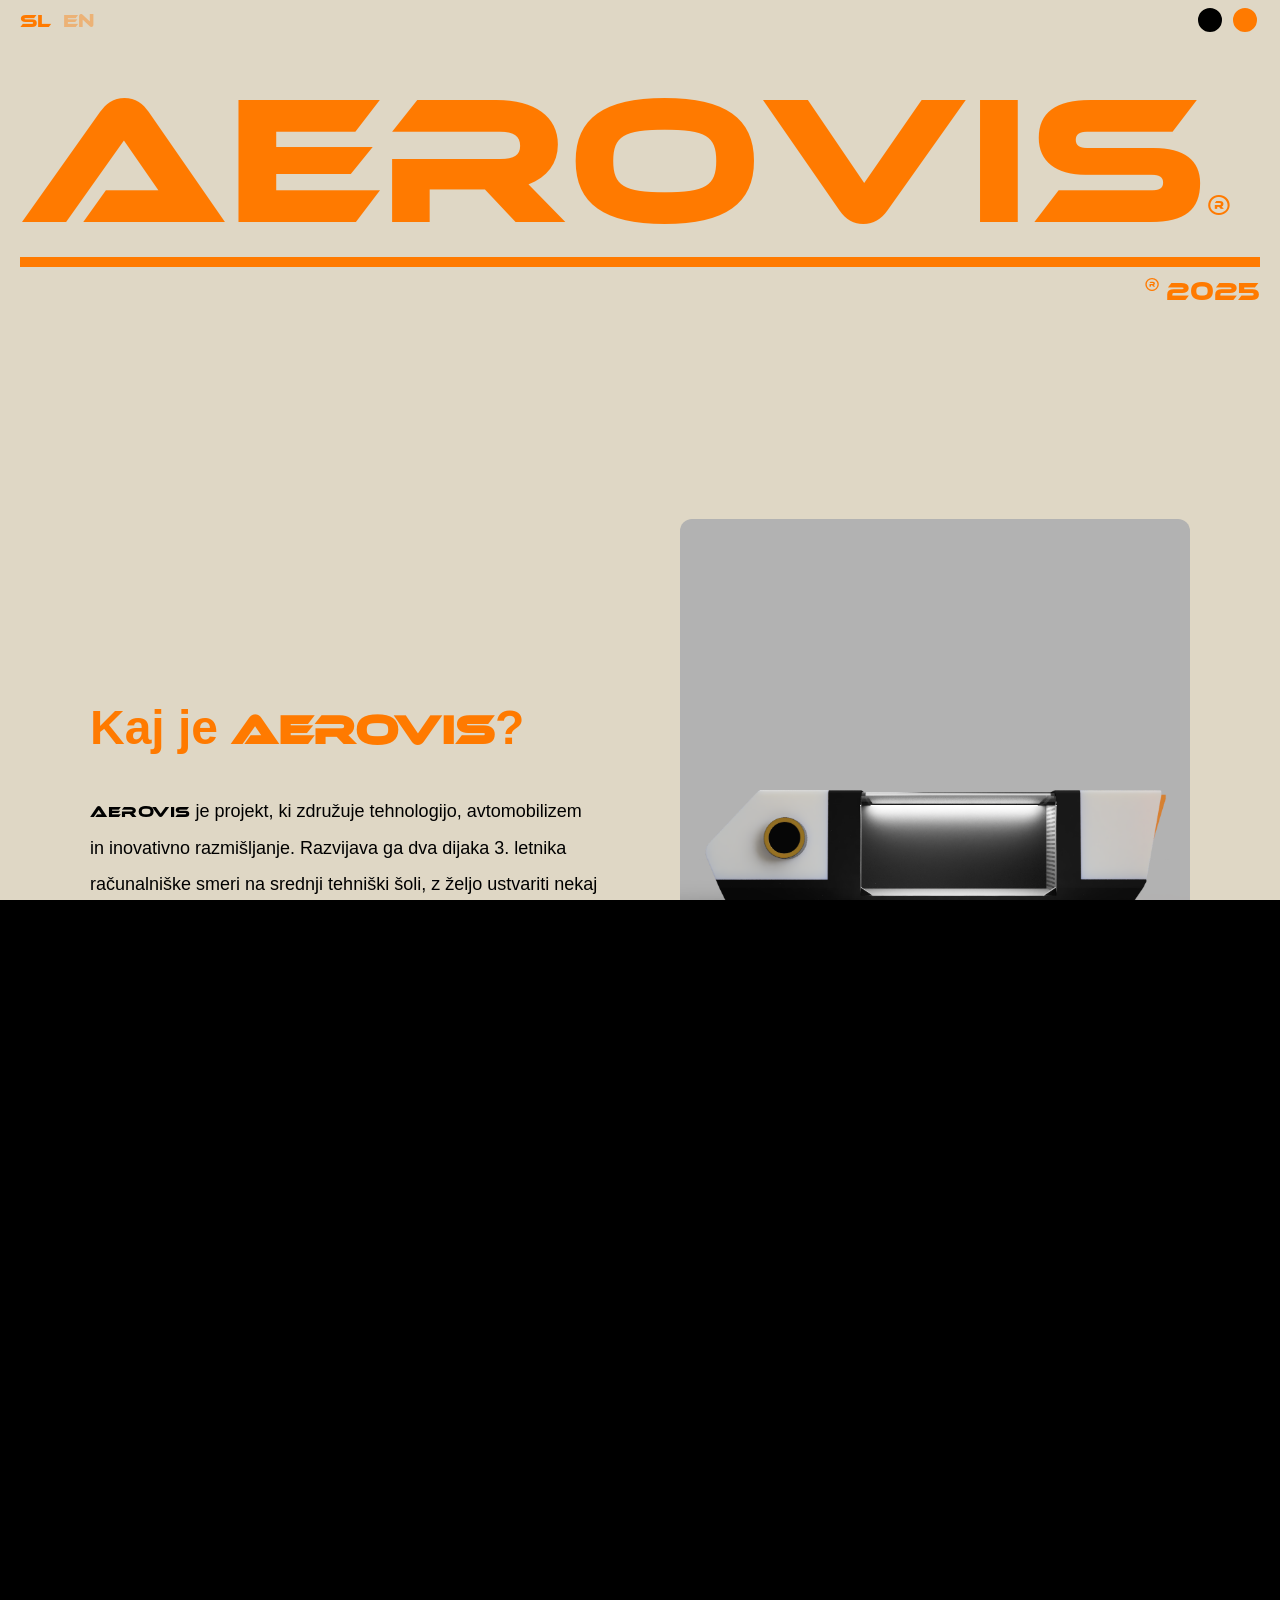
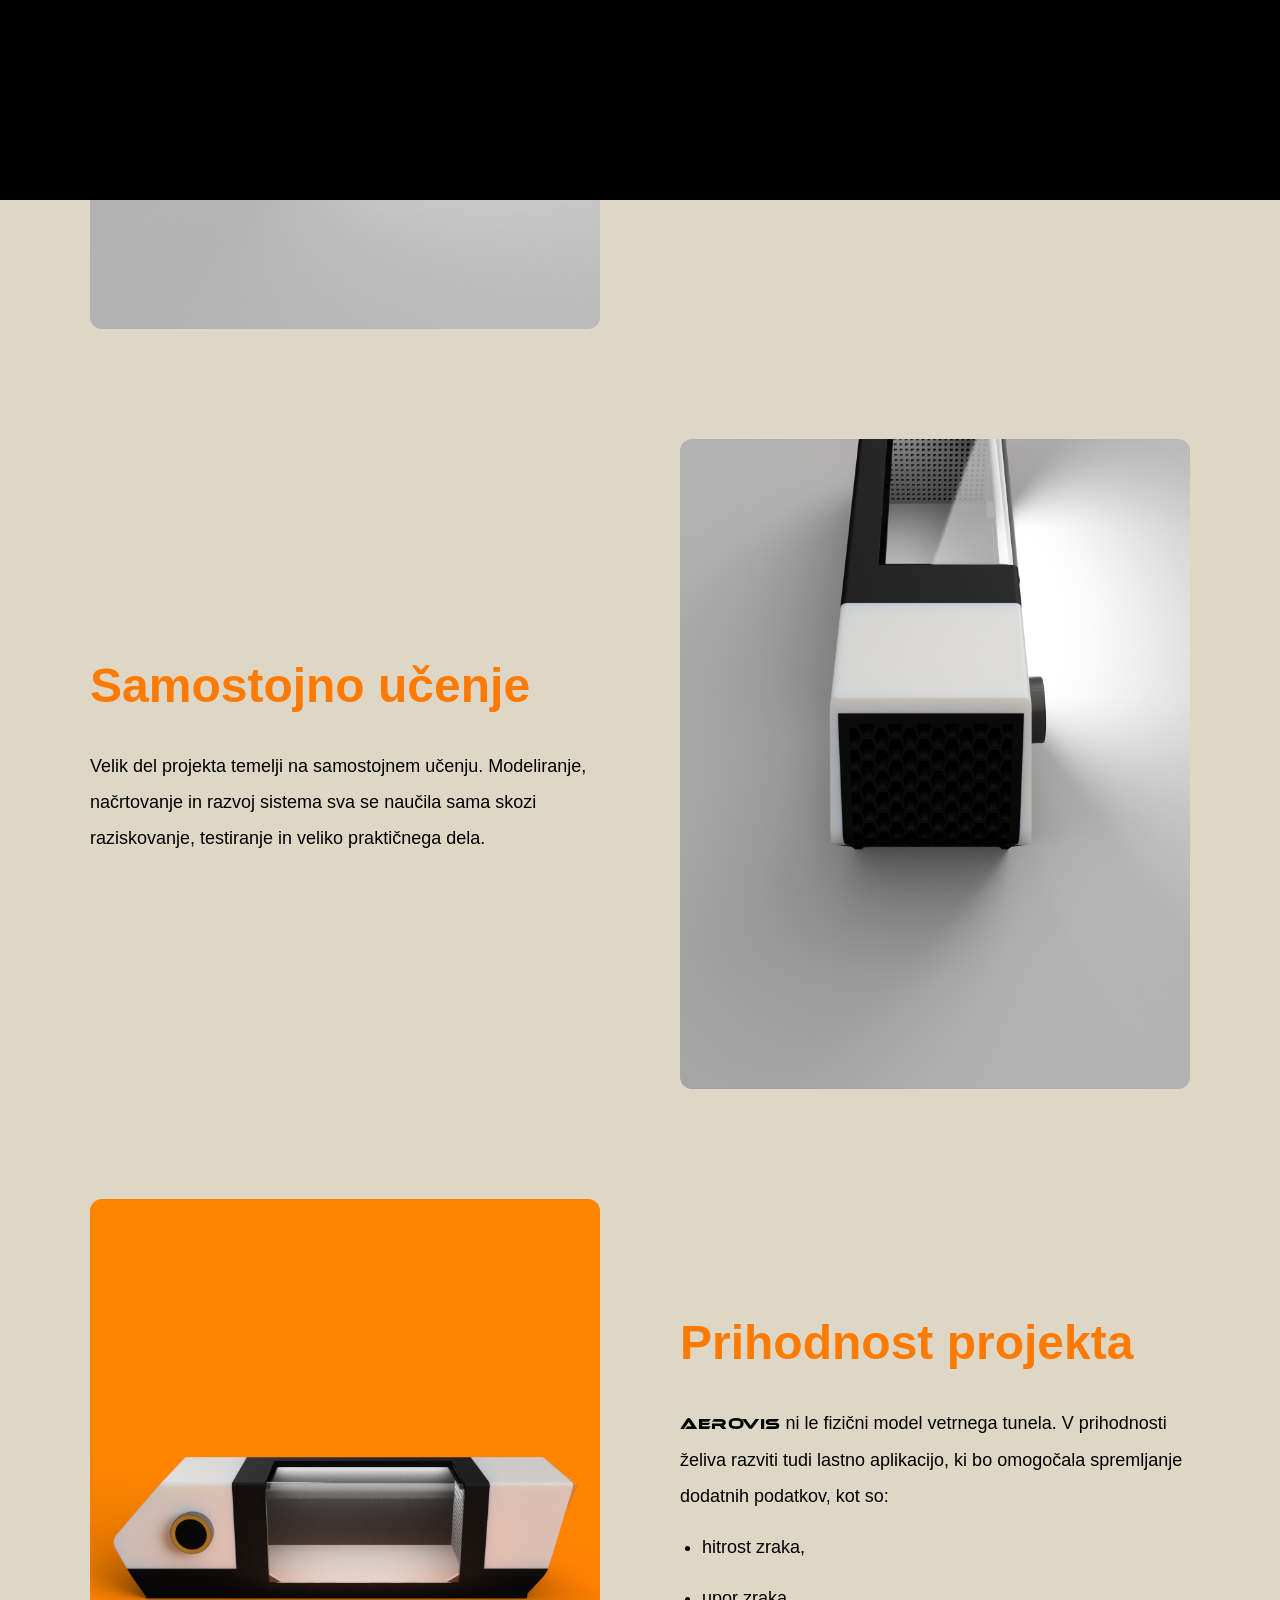
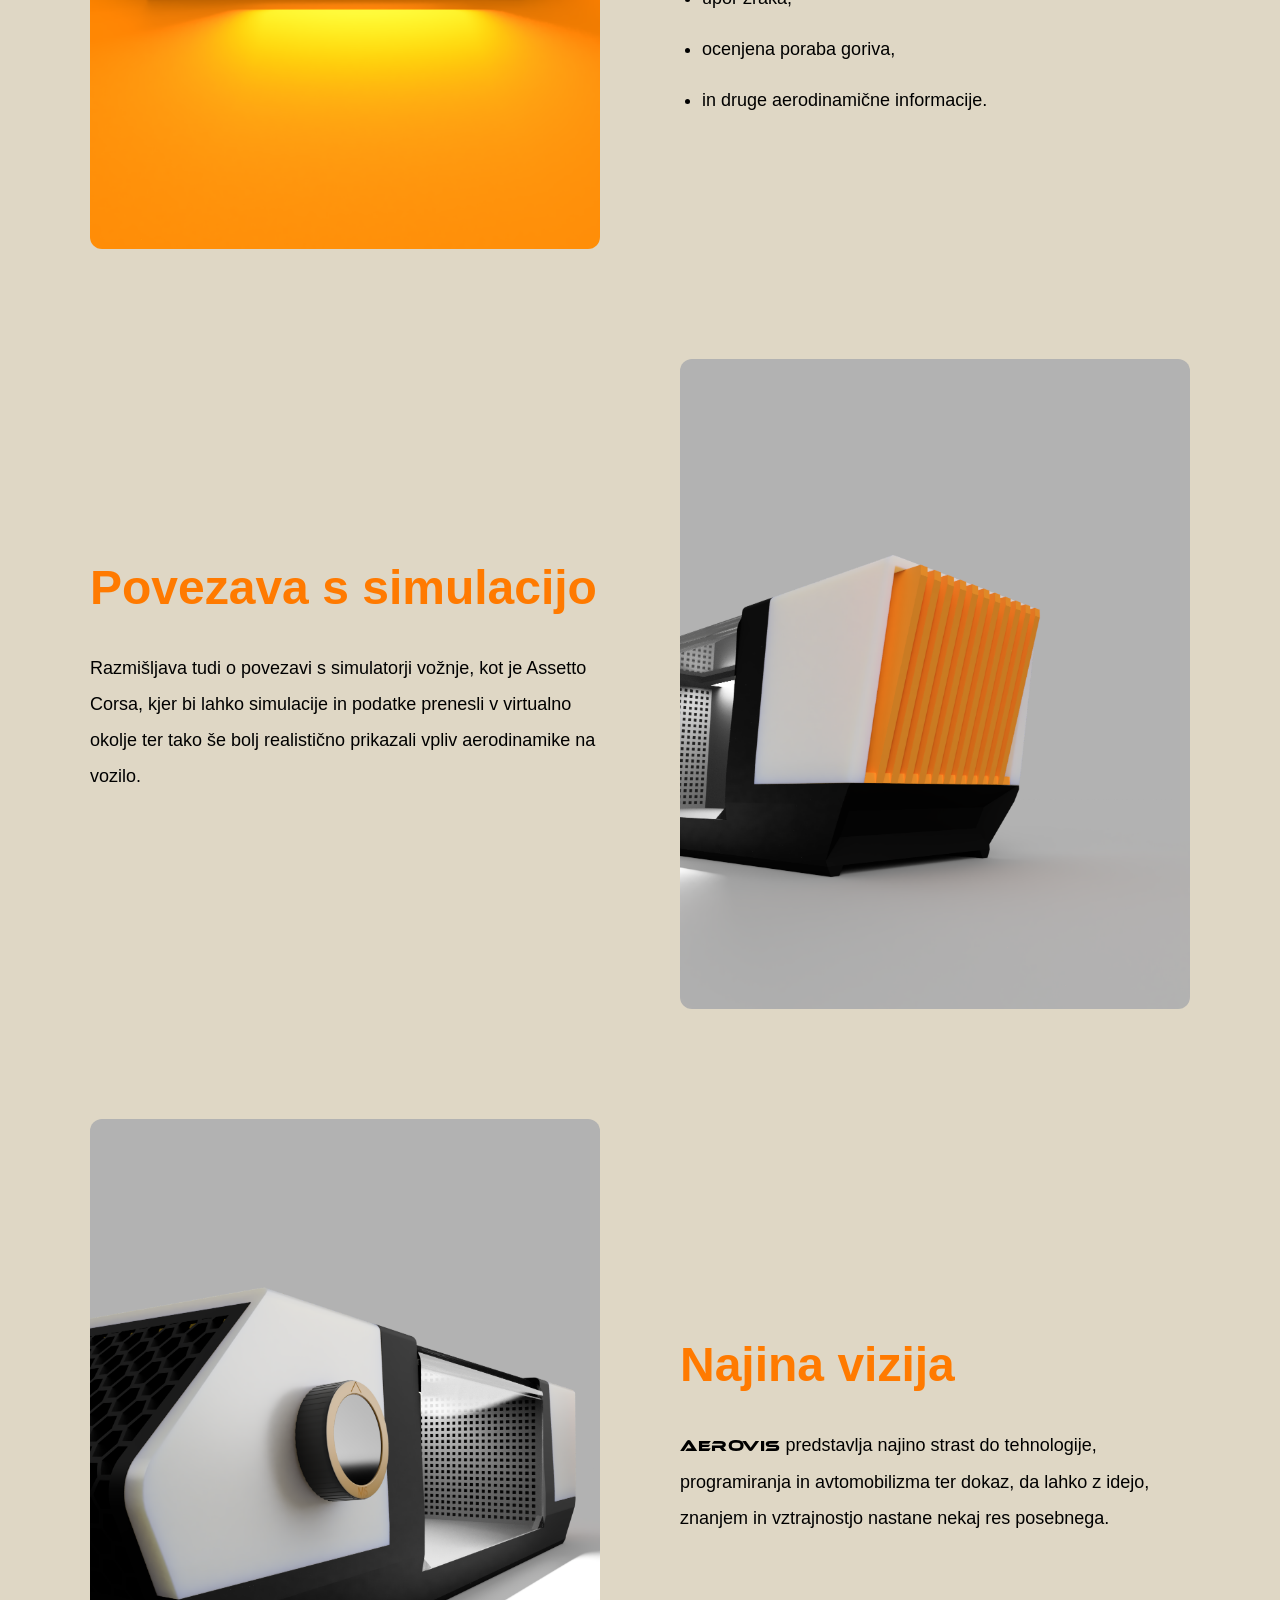
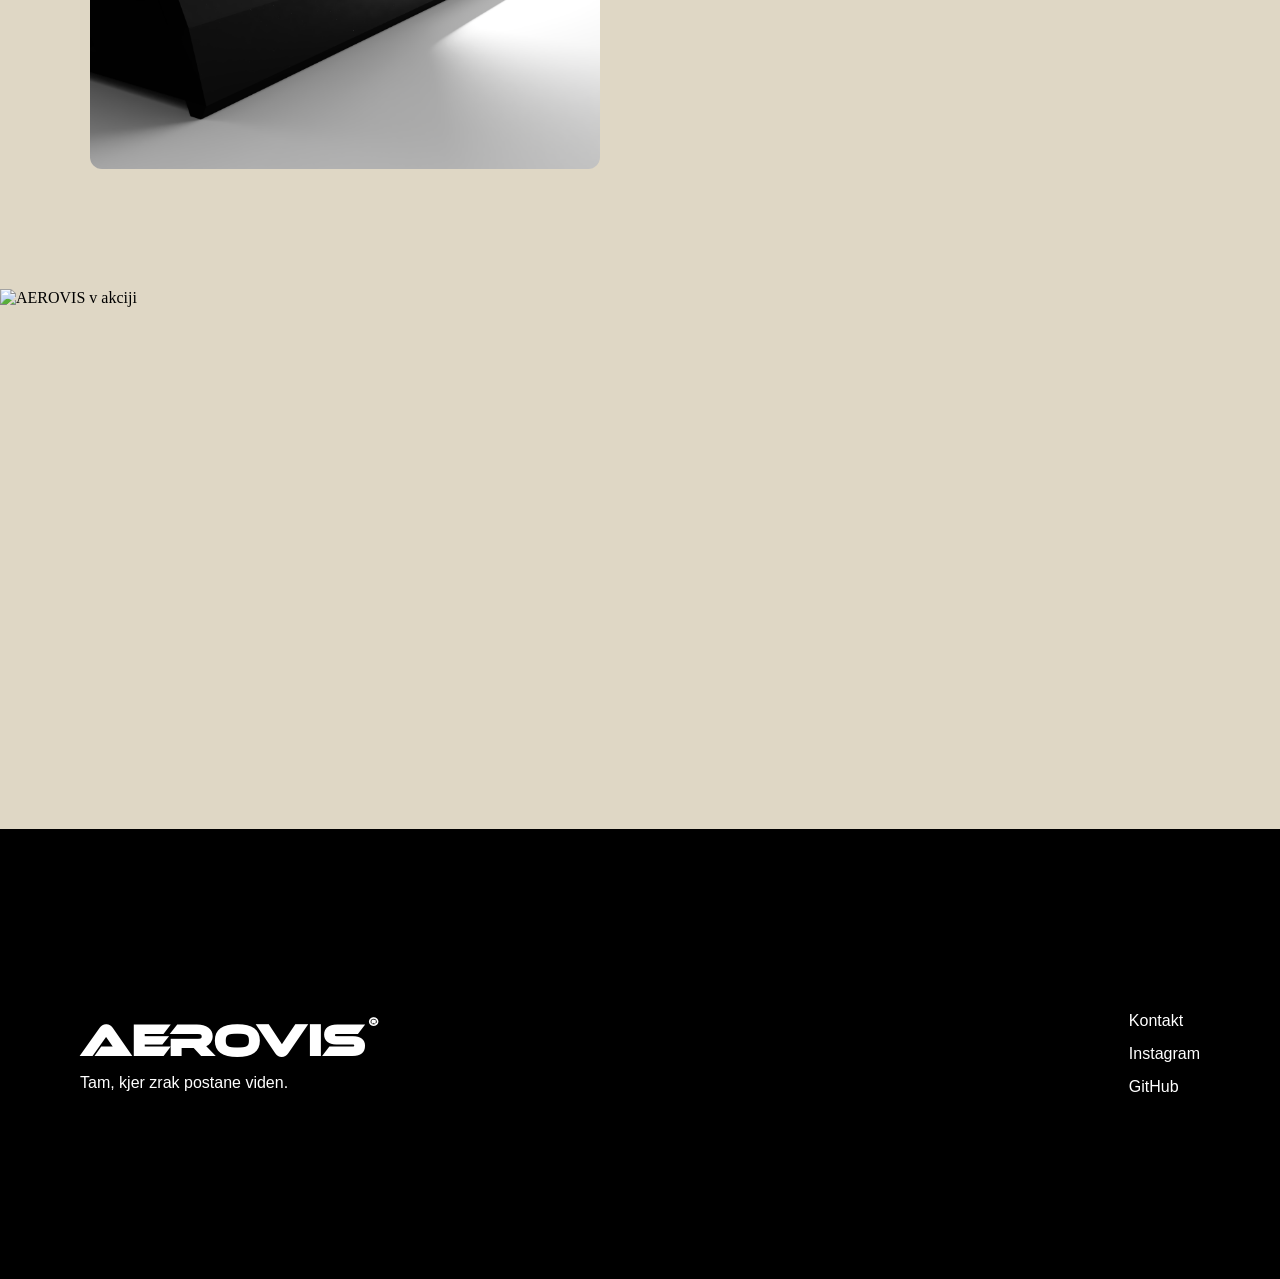
==== index.html @ f474e4be "fih" ====
<!DOCTYPE html>
<html lang="en">
<head>
  <meta charset="UTF-8">
  <meta name="viewport" content="width=device-width, initial-scale=1.0">
  <title>AeroVis</title>
  <link rel="icon" href="SLIKE/avis-icon-nobg.png">
  <link rel="stylesheet" href="style.css">
</head>
<body class="lang-sl">

<div id="preloader">
  <div class="stack">
    <div class="card"><img src="SLIKE/1.png"></div>
    <div class="card"><img src="SLIKE/2.png"></div>
    <div class="card"><img src="SLIKE/3.png"></div>
    <div class="card"><img src="SLIKE/4.png"></div>
    <div class="card"><img src="SLIKE/5.png"></div>
    <div class="card"><img src="SLIKE/6.png"></div>
    <div class="card"><img src="SLIKE/7.png"></div>
  </div>
  <div class="preloader-text">
    <div class="text-inner">
      <span class="letter">A</span>
      <span class="letter">E</span>
      <span class="letter">R</span>
      <span class="letter">O</span>
      <span class="letter">V</span>
      <span class="letter">I</span>
      <span class="letter">S</span>
      <span class="logo-circle">®</span>
    </div>
  </div>
</div>

<div id="theme-wipe"></div>
<div id="white-reveal"></div>

<div class="corner-labels">
  <div class="corner-sl"><span>SL</span></div>
  <div class="corner-en"><span>EN</span></div>
</div>

<div class="lang-switch" id="langSwitch">
  <span class="lang-btn active" id="langSL">SL</span>
  <span class="lang-btn" id="langEN">EN</span>
</div>

<div class="corner-dots" id="cornerDots">
  <div class="dot dot-black" id="dotBlack"></div>
  <div class="dot dot-orange" id="dotOrange"></div>
</div>

<div class="hero-wrap">
  <div class="hero-logo">
    <span>A</span>
    <span>E</span>
    <span>R</span>
    <span>O</span>
    <span>V</span>
    <span>I</span>
    <span>S</span>
    <span class="hero-r">®</span>
  </div>
</div>

<div class="hero-loading">
  <div class="hero-loading-fill"></div>
</div>

<div class="hero-sub">
  <span class="sub-r">®</span>
  <span class="sub-year">2025</span>
</div>

<div class="main-content"></div>

<div class="about-section">

  <div class="content-row">
    <div class="text-box reveal left">
      <div class="lang sl">
        <h2>Kaj je <span class="brand">AEROVIS</span>?</h2>
        <p><span class="brand">AEROVIS</span> je projekt, ki združuje tehnologijo, avtomobilizem in inovativno razmišljanje. Razvijava ga dva dijaka 3. letnika računalniške smeri na srednji tehniški šoli, z željo ustvariti nekaj drugačnega – namizni vetrni tunel za vizualizacijo aerodinamike avtomobilov.</p>
      </div>
      <div class="lang en">
        <h2>What is <span class="brand">AEROVIS</span>?</h2>
        <p><span class="brand">AEROVIS</span> is a project that combines technology, motorsport and innovative thinking. It is developed by two third-year computer science students at a technical high school, with the goal of creating something different – a desktop wind tunnel for visualizing the aerodynamics of cars.</p>
      </div>
    </div>
    <div class="image-box reveal left">
      <div class="hover-image">
        <img class="main-img"  src="SLIKE/1.png" loading="lazy" alt="AEROVIS">
        <img class="hover-img" src="SLIKE/2.png" loading="lazy" alt="AEROVIS">
      </div>
    </div>
  </div>

  <div class="content-row reverse">
    <div class="text-box reveal left">
      <div class="lang sl">
        <h2>Tehnologija</h2>
        <p>Celoten design in razvoj sva zasnovala sama. Pri projektu uporabljava M5Dial, ventilator s hitrostjo 3000 RPM ter DIY fog machine, ki omogoča prikaz gibanja zraka okoli avtomobilov. Na ta način lahko opazujemo aerodinamične lastnosti modelov in bolje razumemo vpliv pretoka zraka na vozilo.</p>
      </div>
      <div class="lang en">
        <h2>Technology</h2>
        <p>We designed and developed everything ourselves. The project uses an M5Dial, a fan running at 3000 RPM and a DIY fog machine that makes the movement of air around cars visible. This lets us observe the aerodynamic properties of models and better understand the effect of airflow on a vehicle.</p>
      </div>
    </div>
    <div class="image-box reveal left">
      <div class="hover-image">
        <img class="main-img"  src="SLIKE/3.png" loading="lazy" alt="AEROVIS">
        <img class="hover-img" src="SLIKE/4.png" loading="lazy" alt="AEROVIS">
      </div>
    </div>
  </div>

  <div class="content-row">
    <div class="text-box reveal left">
      <div class="lang sl">
        <h2>Samostojno učenje</h2>
        <p>Velik del projekta temelji na samostojnem učenju. Modeliranje, načrtovanje in razvoj sistema sva se naučila sama skozi raziskovanje, testiranje in veliko praktičnega dela.</p>
      </div>
      <div class="lang en">
        <h2>Self-taught development</h2>
        <p>A large part of the project is based on self-taught learning. We learned modeling, design and system development on our own through research, testing and a lot of hands-on work.</p>
      </div>
    </div>
    <div class="image-box reveal left">
      <div class="hover-image">
        <img class="main-img"  src="SLIKE/5.png" loading="lazy" alt="AEROVIS">
        <img class="hover-img" src="SLIKE/6.png" loading="lazy" alt="AEROVIS">
      </div>
    </div>
  </div>

  <div class="content-row reverse">
    <div class="text-box reveal left">
      <div class="lang sl">
        <h2>Prihodnost projekta</h2>
        <p><span class="brand">AEROVIS</span> ni le fizični model vetrnega tunela. V prihodnosti želiva razviti tudi lastno aplikacijo, ki bo omogočala spremljanje dodatnih podatkov, kot so:</p>
        <ul>
          <li>hitrost zraka,</li>
          <li>upor zraka,</li>
          <li>ocenjena poraba goriva,</li>
          <li>in druge aerodinamične informacije.</li>
        </ul>
      </div>
      <div class="lang en">
        <h2>The future of the project</h2>
        <p><span class="brand">AEROVIS</span> is not just a physical wind tunnel model. In the future we also want to build our own app that tracks additional data, such as:</p>
        <ul>
          <li>air speed,</li>
          <li>air drag,</li>
          <li>estimated fuel consumption,</li>
          <li>and other aerodynamic information.</li>
        </ul>
      </div>
    </div>
    <div class="image-box reveal left">
      <div class="hover-image">
        <img class="main-img"  src="SLIKE/7.png" loading="lazy" alt="AEROVIS">
        <img class="hover-img" src="SLIKE/8.png" loading="lazy" alt="AEROVIS">
      </div>
    </div>
  </div>

  <div class="content-row">
    <div class="text-box reveal left">
      <div class="lang sl">
        <h2>Povezava s simulacijo</h2>
        <p>Razmišljava tudi o povezavi s simulatorji vožnje, kot je Assetto Corsa, kjer bi lahko simulacije in podatke prenesli v virtualno okolje ter tako še bolj realistično prikazali vpliv aerodinamike na vozilo.</p>
      </div>
      <div class="lang en">
        <h2>Connection with simulation</h2>
        <p>We are also considering a link with driving simulators such as Assetto Corsa, where simulations and data could be transferred into a virtual environment to show the effect of aerodynamics on a vehicle even more realistically.</p>
      </div>
    </div>
    <div class="image-box reveal left">
      <div class="hover-image">
        <img class="main-img"  src="SLIKE/2.png" loading="lazy" alt="AEROVIS">
        <img class="hover-img" src="SLIKE/6.png" loading="lazy" alt="AEROVIS">
      </div>
    </div>
  </div>

  <div class="content-row reverse">
    <div class="text-box reveal left">
      <div class="lang sl">
        <h2>Najina vizija</h2>
        <p><span class="brand">AEROVIS</span> predstavlja najino strast do tehnologije, programiranja in avtomobilizma ter dokaz, da lahko z idejo, znanjem in vztrajnostjo nastane nekaj res posebnega.</p>
      </div>
      <div class="lang en">
        <h2>Our vision</h2>
        <p><span class="brand">AEROVIS</span> represents our passion for technology, programming and motorsport, and proof that with an idea, knowledge and persistence something truly special can be created.</p>
      </div>
    </div>
    <div class="image-box reveal left">
      <div class="hover-image">
        <img class="main-img"  src="SLIKE/4.png" loading="lazy" alt="AEROVIS">
        <img class="hover-img" src="SLIKE/8.png" loading="lazy" alt="AEROVIS">
      </div>
    </div>
  </div>

</div>

<div class="bottom-gif reveal left">
  <img src="SLIKE/aerovis.gif" loading="lazy" alt="AEROVIS v akciji">
</div>

<footer>
  <div class="footer-left">
    <h1><span class="brand">AEROVIS</span><span class="reg">®</span></h1>
    <p class="lang sl">Tam, kjer zrak postane viden.</p>
    <p class="lang en">Where air becomes visible.</p>
  </div>
  <div class="links">
    <a href="#" class="lang sl">Kontakt</a>
    <a href="#" class="lang en">Contact</a>
    <a href="#">Instagram</a>
    <a href="#">GitHub</a>
  </div>
</footer>

<script>
let isDark = false;
let isAnimating = false;

setTimeout(() => {
  document.getElementById('cornerDots').classList.add('interactive');
}, 5200);

function replayHero(color) {
  const spans   = document.querySelectorAll('.hero-logo span');
  const slSpan  = document.querySelector('.corner-sl span');
  const enSpan  = document.querySelector('.corner-en span');
  const subR    = document.querySelector('.sub-r');
  const subYear = document.querySelector('.sub-year');
  const fill    = document.querySelector('.hero-loading-fill');
  const bar     = document.querySelector('.hero-loading');
  const sl      = document.querySelector('.corner-sl');
  const en      = document.querySelector('.corner-en');

  document.querySelector('.hero-wrap').style.visibility     = 'visible';
  document.querySelector('.corner-labels').style.visibility = 'visible';
  document.querySelector('.hero-sub').style.visibility      = 'visible';

  sl.style.color = color;
  en.style.color = color;

  const delays = [0, .16, .36, .24, .30, .10, .20, .28];

  spans.forEach((s, i) => {
    s.style.animation = 'none';
    s.style.color     = color;
    s.style.transform = 'translateY(180%)';
    s.style.clipPath  = 'inset(100% 0 0 0)';
    void s.offsetWidth;
    s.style.animation = `revealLetter 1.1s cubic-bezier(.83,0,.17,1) ${delays[i]}s forwards, revealMask 1.1s cubic-bezier(.83,0,.17,1) ${delays[i]}s forwards`;
  });

  [slSpan, enSpan].forEach((s, i) => {
    const d = i === 0 ? .10 : .25;
    s.style.animation = 'none';
    s.style.transform = 'translateY(-120%)';
    s.style.clipPath  = 'inset(0 0 100% 0)';
    void s.offsetWidth;
    s.style.animation = `revealFromTop 1.1s cubic-bezier(.83,0,.17,1) ${d}s forwards, revealMaskTop 1.1s cubic-bezier(.83,0,.17,1) ${d}s forwards`;
  });

  [subR, subYear].forEach((s, i) => {
    const d = i === 0 ? .20 : .35;
    s.style.animation = 'none';
    s.style.color     = color;
    s.style.transform = 'translateY(150%)';
    s.style.clipPath  = 'inset(100% 0 0 0)';
    void s.offsetWidth;
    s.style.animation = `revealLetter 1.1s cubic-bezier(.83,0,.17,1) ${d}s forwards, revealMask 1.1s cubic-bezier(.83,0,.17,1) ${d}s forwards`;
  });

  bar.style.opacity    = '1';
  bar.style.visibility = 'visible';
  bar.style.background = color === '#fff' ? 'rgba(255,255,255,.15)' : 'rgba(255,122,0,.15)';
  fill.style.animation = 'none';
  fill.style.width     = '0%';
  fill.style.background = color;
  void fill.offsetWidth;
  fill.style.animation = 'slideBarLoad 1.4s linear forwards';
}

document.getElementById('dotBlack').addEventListener('click', () => {
  if (isAnimating || isDark) return;
  isAnimating = true;

  const wipe = document.getElementById('theme-wipe');

  wipe.classList.remove('wipe-up');
  wipe.style.transition = 'none';
  wipe.style.transform  = 'translateY(100%)';
  wipe.style.zIndex     = '5001';
  void wipe.offsetWidth;
  wipe.classList.add('wipe-up');

  setTimeout(() => {
    document.body.classList.add('dark');
    replayHero('#fff');
    isDark = true;
  }, 1200);

  setTimeout(() => {
    wipe.classList.remove('wipe-up');
    wipe.style.transform = 'translateY(100%)';
    wipe.style.zIndex    = '-1';
    isAnimating = false;
  }, 1400);
});

document.getElementById('dotOrange').addEventListener('click', () => {
  if (isAnimating || !isDark) return;
  isAnimating = true;

  const wipe        = document.getElementById('theme-wipe');
  const whiteReveal = document.getElementById('white-reveal');

  wipe.classList.remove('wipe-up');
  whiteReveal.classList.remove('reveal-up');
  wipe.style.transition        = 'none';
  whiteReveal.style.transition = 'none';
  wipe.style.transform         = 'translateY(100%)';
  whiteReveal.style.transform  = 'translateY(100%)';
  wipe.style.zIndex            = '5001';
  whiteReveal.style.zIndex     = '5000';
  void wipe.offsetWidth;
  void whiteReveal.offsetWidth;

  wipe.classList.add('wipe-up');

  setTimeout(() => {
    whiteReveal.classList.add('reveal-up');
  }, 250);

  setTimeout(() => {
    document.body.classList.remove('dark');
    replayHero('#ff7a00');
    isDark = false;
  }, 1200);

  setTimeout(() => {
    wipe.classList.remove('wipe-up');
    whiteReveal.classList.remove('reveal-up');
    wipe.style.transform        = 'translateY(100%)';
    whiteReveal.style.transform = 'translateY(100%)';
    wipe.style.zIndex           = '-1';
    whiteReveal.style.zIndex    = '-1';
    isAnimating = false;
  }, 1600);
});

(function () {
  function setLang(lang) {
    document.body.classList.remove('lang-sl', 'lang-en');
    document.body.classList.add('lang-' + lang);
    document.documentElement.lang = lang;
    document.getElementById('langSL').classList.toggle('active', lang === 'sl');
    document.getElementById('langEN').classList.toggle('active', lang === 'en');
  }
  document.getElementById('langSL').addEventListener('click', function () { setLang('sl'); });
  document.getElementById('langEN').addEventListener('click', function () { setLang('en'); });
})();

(function () {
  var els = document.querySelectorAll('.reveal');
  if (!('IntersectionObserver' in window)) {
    els.forEach(function (el) { el.classList.add('active'); });
    return;
  }
  var io = new IntersectionObserver(function (entries) {
    entries.forEach(function (e) {
      if (e.isIntersecting) {
        e.target.classList.add('active');
        io.unobserve(e.target);
      }
    });
  }, { threshold: 0.15, rootMargin: '0px 0px -10% 0px' });
  els.forEach(function (el) { io.observe(el); });
})();
</script>

</body>
</html>
---- style.css ----
* {
  margin: 0;
  padding: 0;
  box-sizing: border-box;
}

@font-face {
  font-family: 'Ethnocentric';
  src: url("fonts/ethnocentric/Ethnocentric-Regular.otf") format("opentype");
}

@font-face {
  font-family: 'Creato Display';
  src: url("fonts/creato/CreatoDisplay-Regular.otf") format("opentype");
}

body {
  background: #dfd7c5;
  min-height: 100vh;
  overflow-x: hidden;
  transition: background .2s ease;
}

body.dark {
  background: #000;
}

#preloader {
  position: fixed;
  inset: 0;
  background: #000;
  display: flex;
  justify-content: center;
  align-items: center;
  z-index: 100;
  animation: hidePreloader 0s ease 4.8s forwards;
}

@keyframes hidePreloader {
  to {
    visibility: hidden;
    pointer-events: none;
  }
}

#preloader::after {
  content: '';
  position: absolute;
  inset: 0;
  background: #dfd7c5;
  transform: translateY(100%);
  z-index: 110;
  animation: slideUp 1.2s cubic-bezier(.87, 0, .13, 1) 2.8s forwards;
}

@keyframes slideUp {
  0%   { transform: translateY(100%); }
  100% { transform: translateY(0); }
}

.stack {
  position: relative;
  width: 280px;
  height: 380px;
}

.card {
  position: absolute;
  inset: 0;
  border-radius: 8px;
  overflow: hidden;
  border: 5px solid rgba(255, 255, 255, .07);
  opacity: 0;
  animation: fadeIn ease forwards, shrinkOut ease-in forwards;
}

.card img {
  width: 100%;
  height: 100%;
  object-fit: cover;
  display: block;
}

.card:nth-child(1) { --r: -8deg;  z-index: 1; animation-delay: 0s,   2.8s; animation-duration: .6s, .5s; }
.card:nth-child(2) { --r:  5deg;  z-index: 2; animation-delay: .2s,  2.7s; animation-duration: .6s, .5s; }
.card:nth-child(3) { --r: -3deg;  z-index: 3; animation-delay: .4s,  2.6s; animation-duration: .6s, .5s; }
.card:nth-child(4) { --r: 10deg;  z-index: 4; animation-delay: .6s,  2.5s; animation-duration: .6s, .5s; }
.card:nth-child(5) { --r: -6deg;  z-index: 5; animation-delay: .8s,  2.4s; animation-duration: .6s, .5s; }
.card:nth-child(6) { --r:  3deg;  z-index: 6; animation-delay: 1s,   2.3s; animation-duration: .6s, .5s; }
.card:nth-child(7) { --r: -2deg;  z-index: 7; animation-delay: 1.2s, 2.2s; animation-duration: .6s, .5s; }

@keyframes fadeIn {
  0%   { opacity: 0; transform: rotate(var(--r)) scale(.3); }
  100% { opacity: 1; transform: rotate(var(--r)) scale(1); }
}

@keyframes shrinkOut {
  0%   { opacity: 1; transform: rotate(var(--r)) scale(1); }
  100% { opacity: 0; transform: rotate(var(--r)) scale(0); }
}

.preloader-text {
  position: absolute;
  left: 50%;
  top: 50%;
  transform: translate(-50%, -50%);
  z-index: 50;
}

.text-inner {
  display: flex;
  gap: 3px;
  overflow: hidden;
  padding-right: 35px;
  padding-bottom: 20px;
}

.letter {
  font-family: 'Ethnocentric', monospace;
  font-size: 150px;
  color: #fff;
  opacity: 0;
  transform: translateY(140%);
  animation:
    letterUp .4s cubic-bezier(.22, 1, .36, 1) forwards,
    letterOut .7s cubic-bezier(.16, 1, .3, 1) forwards;
}

.letter:nth-child(1) { animation-delay: .55s,  3.25s; }
.letter:nth-child(2) { animation-delay: .10s,  2.95s; }
.letter:nth-child(3) { animation-delay: .85s,  3.45s; }
.letter:nth-child(4) { animation-delay: .40s,  3.15s; }
.letter:nth-child(5) { animation-delay: 1.15s, 2.85s; }
.letter:nth-child(6) { animation-delay: .70s,  3.35s; }
.letter:nth-child(7) { animation-delay: .25s,  3.05s; }

.logo-circle {
  display: inline-block;
  font-family: 'Ethnocentric', monospace;
  font-size: 70px;
  color: #fff;
  align-self: flex-end;
  margin-bottom: 15px;
  margin-left: 2px;
  opacity: 0;
  transform: translateY(140%);
  animation:
    letterUp .5s cubic-bezier(.22, 1, .36, 1) 1.35s forwards,
    logoOut  .7s cubic-bezier(.16, 1, .3, 1)  2.85s forwards;
}

@keyframes letterUp {
  from { opacity: 0; transform: translateY(140%); }
  to   { opacity: 1; transform: translateY(0); }
}

@keyframes letterOut {
  0%   { opacity: 1; transform: translateY(0); }
  100% { opacity: 0; transform: translateY(-170%); }
}

@keyframes logoOut {
  0%   { opacity: 1; transform: translateY(0); }
  100% { opacity: 0; transform: translateY(140%); }
}

.hero-wrap {
  position: absolute;
  top: 50px;
  left: 20px;
  right: 20px;
  z-index: 200;
  pointer-events: none;
  visibility: hidden;
  animation: revealHero 0s linear 3.4s forwards;
}

@keyframes revealHero {
  to { visibility: visible; }
}

.hero-logo {
  display: flex;
  align-items: flex-end;
  gap: 0;
  width: 100%;
  overflow: hidden;
  padding-top: 20px;
}

.hero-logo span {
  font-family: 'Ethnocentric', monospace;
  font-size: calc((100vw - 40px) / 6.8);
  color: #ff7a00;
  line-height: 1;
  display: inline-block;
  transform: translateY(180%);
  clip-path: inset(100% 0 0 0);
  animation:
    revealLetter 1.1s cubic-bezier(.83, 0, .17, 1) forwards,
    revealMask   1.1s cubic-bezier(.83, 0, .17, 1) forwards;
}

.hero-logo span:nth-child(1) { animation-delay: 3.60s, 3.60s; }
.hero-logo span:nth-child(2) { animation-delay: 3.76s, 3.76s; }
.hero-logo span:nth-child(3) { animation-delay: 3.96s, 3.96s; }
.hero-logo span:nth-child(4) { animation-delay: 3.84s, 3.84s; }
.hero-logo span:nth-child(5) { animation-delay: 3.90s, 3.90s; }
.hero-logo span:nth-child(6) { animation-delay: 3.70s, 3.70s; }
.hero-logo span:nth-child(7) { animation-delay: 3.80s, 3.80s; }

.hero-r {
  font-size: clamp(14px, 4vw, 70px) !important;
  margin-bottom: 1vw;
}

@keyframes revealLetter {
  0%   { transform: translateY(180%); }
  100% { transform: translateY(12.5%); }
}

@keyframes revealMask {
  0%   { clip-path: inset(100% 0 0 0); }
  100% { clip-path: inset(0 0 0 0); }
}

.hero-loading {
  position: absolute;
  left: 20px;
  right: 20px;
  top: calc((100vw - 40px) / 6.8 + 75px);
  height: 10px;
  overflow: hidden;
  opacity: 0;
  visibility: hidden;
  background: rgba(255, 122, 0, .15);
  z-index: 200;
  animation: showBar 0s linear 3.6s forwards;
}

.hero-loading-fill {
  width: 0%;
  height: 100%;
  background: #ff7a00;
  animation: slideBarLoad 1.4s linear 3.6s forwards;
}

@keyframes showBar {
  to { opacity: 1; visibility: visible; }
}

@keyframes slideBarLoad {
  from { width: 0%; }
  to   { width: 100%; }
}

.corner-labels {
  display: none;
}

.corner-sl,
.corner-en {
  position: fixed;
  top: 10px;
  font-family: 'Ethnocentric', monospace;
  font-size: 22px;
  color: #ff7a00;
  overflow: hidden;
  height: 1.3em;
}

.corner-sl { left: 20px; }
.corner-en { left: 68px; }

.corner-sl span,
.corner-en span {
  display: block;
  transform: translateY(-120%);
  clip-path: inset(0 0 100% 0);
  animation:
    revealFromTop  1.1s cubic-bezier(.83, 0, .17, 1) 3.7s forwards,
    revealMaskTop  1.1s cubic-bezier(.83, 0, .17, 1) 3.7s forwards;
}

.corner-en span {
  animation-delay: 3.85s, 3.85s;
}

@keyframes revealFromTop {
  0%   { transform: translateY(-120%); }
  100% { transform: translateY(0); }
}

@keyframes revealMaskTop {
  0%   { clip-path: inset(0 0 100% 0); }
  100% { clip-path: inset(0 0 0 0); }
}

.corner-dots {
  position: fixed;
  top: 5px;
  right: 20px;
  display: flex;
  gap: 5px;
  z-index: 10000;
  pointer-events: none;
}

.corner-dots.interactive {
  pointer-events: all;
}

.corner-dots.interactive .dot {
  pointer-events: all;
}

.dot {
  width: 30px;
  height: 30px;
  border-radius: 50%;
  flex-shrink: 0;
  cursor: pointer;
  pointer-events: none;
  clip-path: inset(0 0 100% 0);
  animation: revealMaskTop 1.1s cubic-bezier(.83, 0, .17, 1) forwards;
  transition: transform .2s ease;
}

.dot:hover {
  transform: scale(1.15);
}

.dot-black  { background: #000;    border: 3px solid #dfd7c5; animation-delay: 3.70s; }
.dot-orange { background: #ff7a00; border: 3px solid #dfd7c5; animation-delay: 3.85s; }

.hero-sub {
  position: absolute;
  right: 20px;
  top: calc((100vw - 40px) / 6.8 + 90px);
  display: flex;
  align-items: baseline;
  gap: 6px;
  z-index: 200;
  overflow: hidden;
  visibility: hidden;
  animation: revealHero 0s linear 3.6s forwards;
}

.sub-r,
.sub-year {
  font-family: 'Ethnocentric', monospace;
  color: #ff7a00;
  display: block;
  transform: translateY(150%);
  clip-path: inset(100% 0 0 0);
  animation:
    revealLetter 1.1s cubic-bezier(.83, 0, .17, 1) forwards,
    revealMask   1.1s cubic-bezier(.83, 0, .17, 1) forwards;
}

.sub-r    { font-size: clamp(12px, 2.5vw, 40px); animation-delay: 3.80s, 3.80s; }
.sub-year { font-size: clamp(10px, 2vw,   34px); animation-delay: 3.95s, 3.95s; }

.main-content {
  width: 100vw;
  height: 55vh;
}

#theme-wipe,
#white-reveal {
  will-change: transform;
}

#theme-wipe {
  position: fixed;
  inset: 0;
  background: #000;
  z-index: 5001;
  pointer-events: none;
  transform: translateY(100%);
}

#theme-wipe.wipe-up {
  animation: wipeUp 1.2s cubic-bezier(.87, 0, .13, 1) forwards;
}

@keyframes wipeUp {
  0%   { transform: translateY(100%); }
  100% { transform: translateY(0); }
}

#white-reveal {
  position: fixed;
  inset: 0;
  background: #dfd7c5;
  z-index: 5000;
  pointer-events: none;
  transform: translateY(100%);
}

#white-reveal.reveal-up {
  animation: revealUp 1.2s cubic-bezier(.87, 0, .13, 1) forwards;
}

@keyframes revealUp {
  0%   { transform: translateY(100%); }
  100% { transform: translateY(0); }
}

.about-section {
  padding: 24px 7% 120px;
  display: flex;
  flex-direction: column;
  gap: 110px;
}

.content-row {
  display: flex;
  justify-content: space-between;
  align-items: center;
  gap: 80px;
}

.content-row.reverse {
  flex-direction: row-reverse;
}

.text-box {
  flex: 1;
  max-width: 700px;
  display: flex;
  flex-direction: column;
  justify-content: center;
  font-family: 'Creato Display', 'Helvetica Neue', Arial, sans-serif;
}

.text-box h2 {
  font-family: 'Creato Display', 'Helvetica Neue', Arial, sans-serif;
  font-size: 48px;
  color: #ff7a00;
  margin-bottom: 35px;
}

.text-box p,
.text-box li {
  font-family: 'Creato Display', 'Helvetica Neue', Arial, sans-serif;
  font-size: 18px;
  line-height: 2;
  margin-bottom: 15px;
  color: #000;
  transition: color .4s ease;
}

.text-box ul {
  margin-left: 22px;
  margin-top: 6px;
}

body.dark .text-box h2  { color: #ff7a00; }
body.dark .text-box p,
body.dark .text-box li  { color: #fff; }

.image-box {
  flex: 1;
  display: flex;
  gap: 20px;
}

.hover-image {
  position: relative;
  height: 650px;
  width: 100%;
  overflow: hidden;
  border-radius: 12px;
}

.hover-image img {
  position: absolute;
  width: 100%;
  height: 100%;
  object-fit: cover;
  transition: 1s ease;
}

.hover-img { opacity: 0; }

.hover-image:hover .hover-img { opacity: 1; }
.hover-image:hover .main-img  { opacity: 0; }

.video-section {
  padding: 150px 7%;
  text-align: center;
}

.video-holder {
  height: 650px;
  border-radius: 20px;
  overflow: hidden;
}

.video-holder video {
  width: 100%;
  height: 100%;
  object-fit: cover;
}

.bottom-gif {
  height: 60vh;
  overflow: hidden;
}

.bottom-gif img {
  width: 100%;
  height: 100%;
  object-fit: cover;
}

footer {
  height: 50vh;
  background: black;
  color: white;
  display: flex;
  justify-content: space-between;
  align-items: center;
  padding: 80px;
  font-family: 'Creato Display', 'Helvetica Neue', Arial, sans-serif;
}

.footer-left h1 {
  font-family: 'Ethnocentric', monospace;
  text-transform: uppercase;
  font-size: clamp(24px, 4.5vw, 52px);
}

.footer-left h1 .reg {
  font-size: .4em;
  vertical-align: top;
  margin-left: 2px;
}

.footer-left p,
.links a {
  font-family: 'Creato Display', 'Helvetica Neue', Arial, sans-serif;
}

.links {
  display: flex;
  flex-direction: column;
  gap: 15px;
}

.links a {
  color: white;
  text-decoration: none;
}

button {
  padding: 15px 40px;
  border-radius: 50px;
  border: none;
  background: #ff7a00;
  color: white;
  cursor: pointer;
}

.slogan-section {
  min-height: 90vh;
  display: flex;
  flex-direction: column;
  justify-content: center;
  align-items: center;
  text-align: center;
  padding: 120px 7% 60px;
}

.slogan-section h1 {
  font-family: 'Ethnocentric', monospace;
  font-size: clamp(26px, 5vw, 70px);
  color: #ff7a00;
  line-height: 1.25;
  margin-bottom: 25px;
}

.slogan-section p {
  font-size: clamp(15px, 2vw, 22px);
  max-width: 720px;
  line-height: 1.8;
  color: #000;
  transition: color .4s ease;
}

body.dark .slogan-section p { color: #fff; }

.brand {
  font-family: 'Ethnocentric', monospace;
  text-transform: uppercase;
  font-size: .85em;
  letter-spacing: .5px;
}

.lang { display: none; }

body.lang-sl .lang.sl { display: block; }
body.lang-en .lang.en { display: block; }

.lang-switch {
  position: fixed;
  top: 13px;
  left: 20px;
  display: flex;
  gap: 12px;
  z-index: 9000;
  font-family: 'Ethnocentric', monospace;
  font-size: 18px;
  opacity: 0;
  animation: langIn .6s ease 3.7s forwards;
}

@keyframes langIn {
  to { opacity: 1; }
}

.lang-btn {
  cursor: pointer;
  color: #ff7a00;
  opacity: .4;
  user-select: none;
  transition: opacity .2s ease, color .3s ease;
}

.lang-btn:hover  { opacity: .8; }
.lang-btn.active { opacity: 1; color: #ff7a00; }

body.dark .lang-btn        { color: #fff; }
body.dark .lang-btn.active { color: #fff; }

.reveal {
  opacity: 0;
  transform: translateY(80px);
  transition: 1.2s cubic-bezier(.16, 1, .3, 1);
  will-change: transform, opacity;
}

.reveal.left  { transform: translateX(-120px); }
.reveal.right { transform: translateX(120px); }
.reveal.up    { transform: translateY(80px); }

.reveal.active {
  opacity: 1;
  transform: translateX(0) translateY(0);
}

@media (max-width: 900px) {
  .content-row,
  .content-row.reverse {
    flex-direction: column !important;
    align-items: stretch !important;
  }

  .content-row > .text-box  { width: 100%; max-width: 100%; }
  .content-row > .image-box { width: 100%; }

  .text-box h2              { font-size: 34px; }
  .text-box p, .text-box li { font-size: 17px; line-height: 1.9; }
  .about-section            { gap: 70px; padding: 20px 6% 90px; }
  .content-row              { gap: 32px; }
  .hover-image              { height: 380px; }
  .bottom-gif               { height: 45vh; }
  footer                    { padding: 50px 40px; }
}

@media (max-width: 600px) {
  .letter       { font-size: 11vw; }
  .logo-circle  { font-size: 5vw; margin-bottom: 6px; }
  .text-inner   { gap: 1px; padding-right: 8px; padding-bottom: 8px; }
  .stack        { width: 60vw; height: 80vw; max-width: 280px; max-height: 380px; }

  .text-box h2              { font-size: 27px; }
  .text-box p, .text-box li { font-size: 16px; line-height: 1.8; }
  .about-section            { gap: 55px; padding: 16px 6% 70px; }
  .content-row              { gap: 26px; }
  .hover-image              { height: 300px; border-radius: 10px; }
  .main-content             { height: 48vh; }
  .bottom-gif               { height: 38vh; }

  footer            { padding: 45px 28px; gap: 28px; flex-direction: column; height: auto; }
  .footer-left h1   { font-size: 32px; }

  .lang-switch  { left: 16px; top: 11px; font-size: 15px; gap: 10px; }
  .corner-dots  { right: 14px; }
  .dot          { width: 24px; height: 24px; }
}
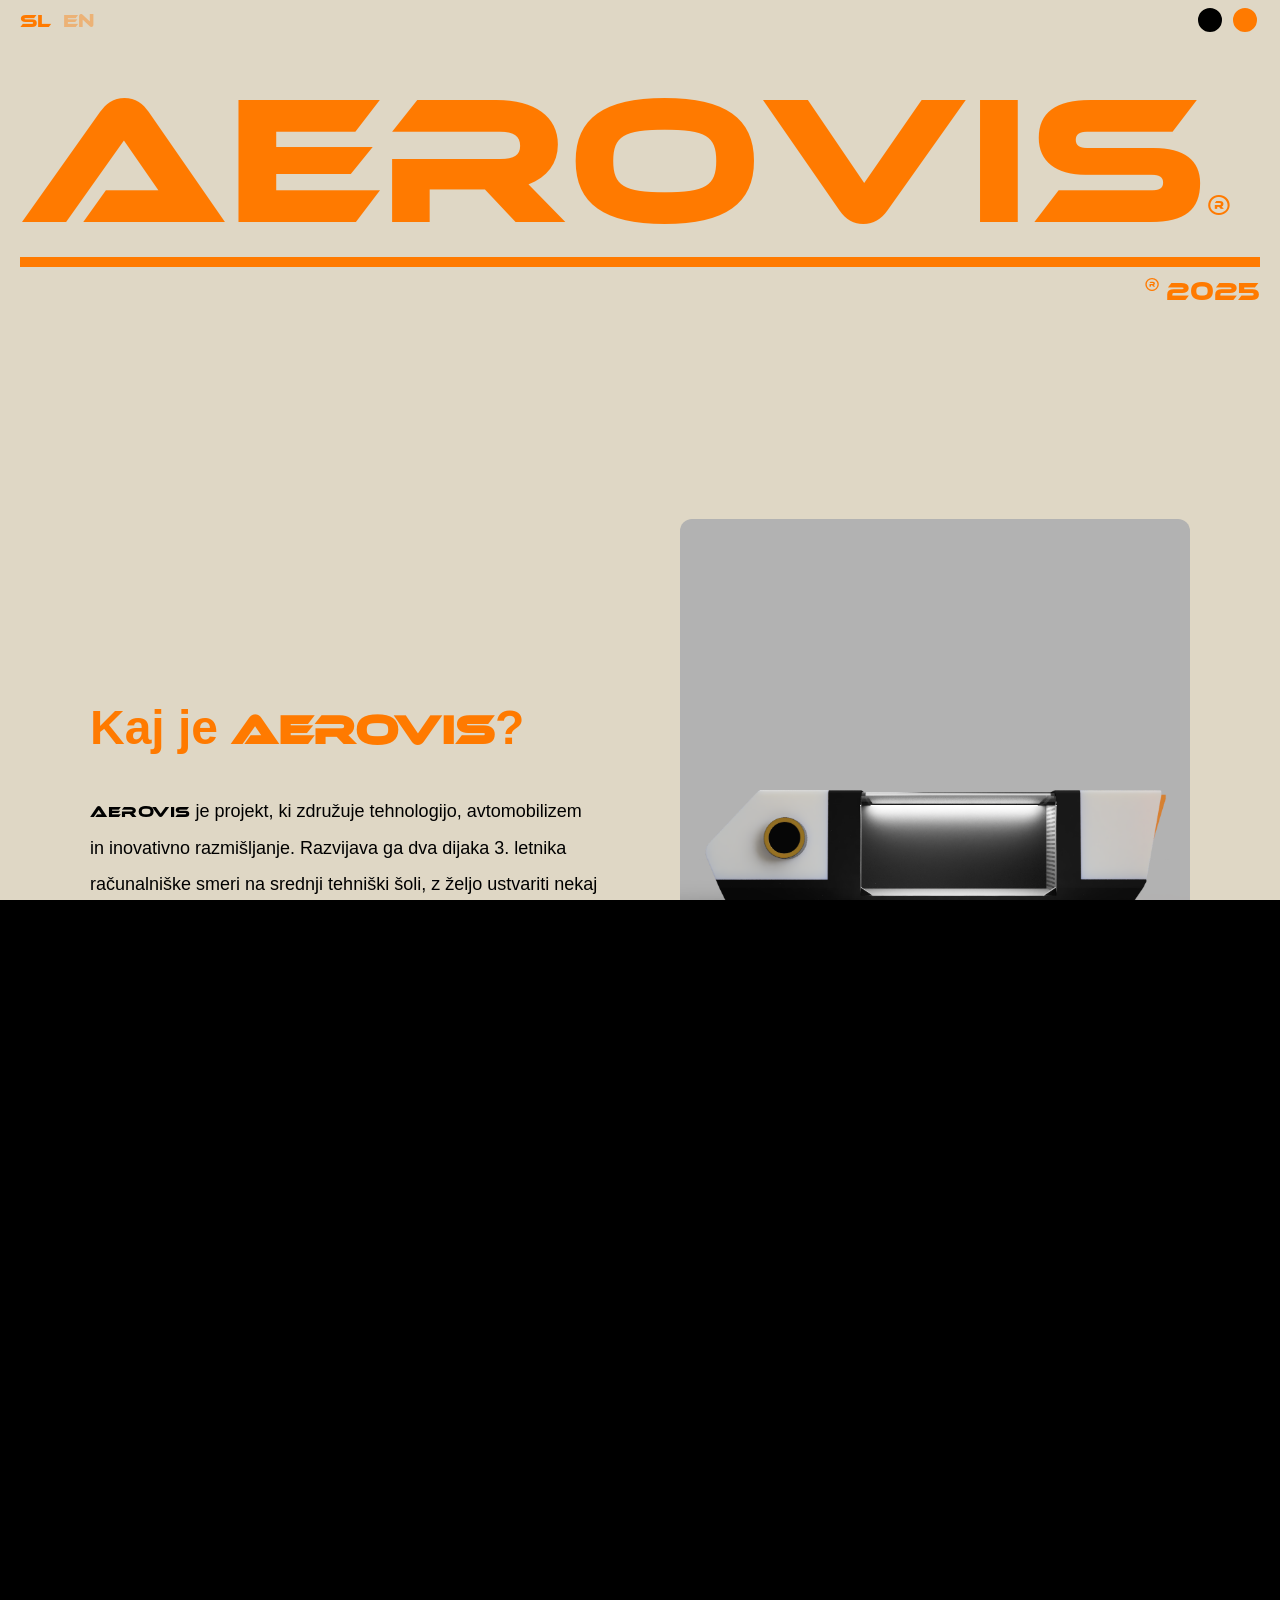
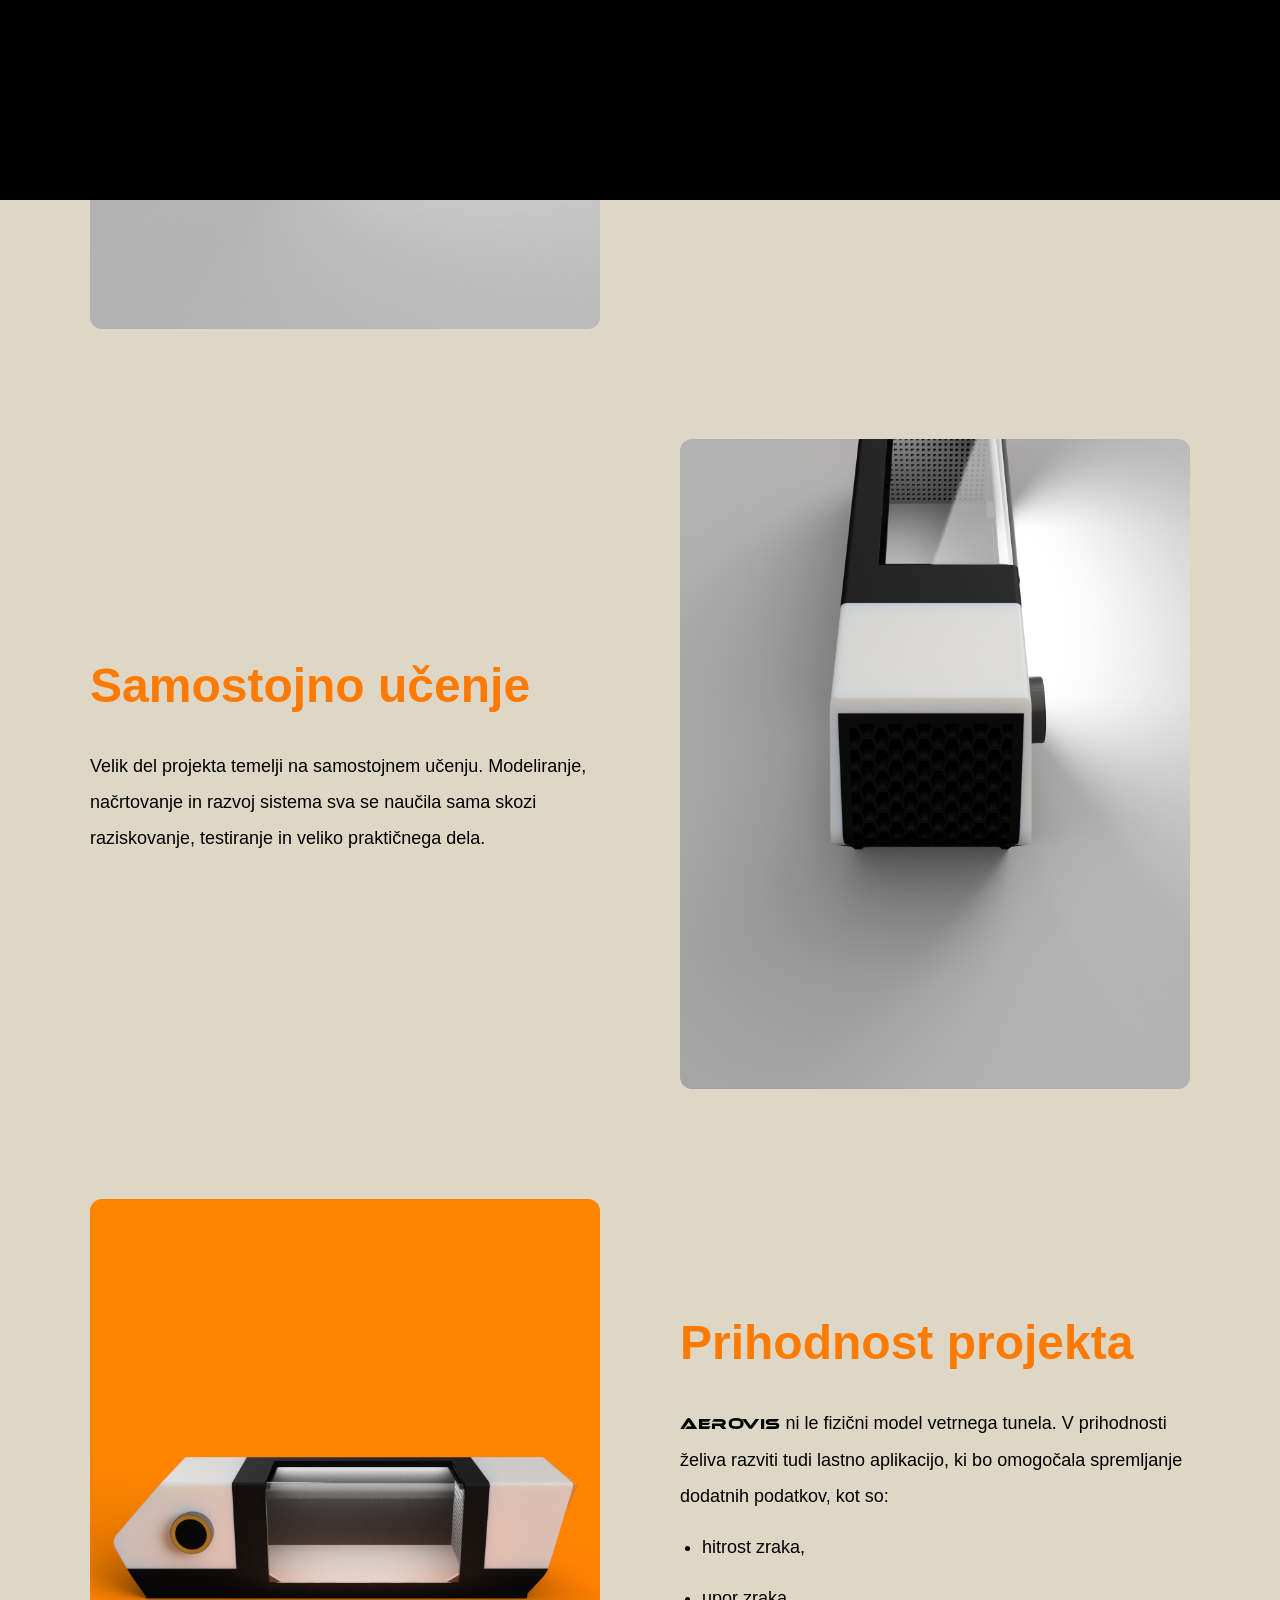
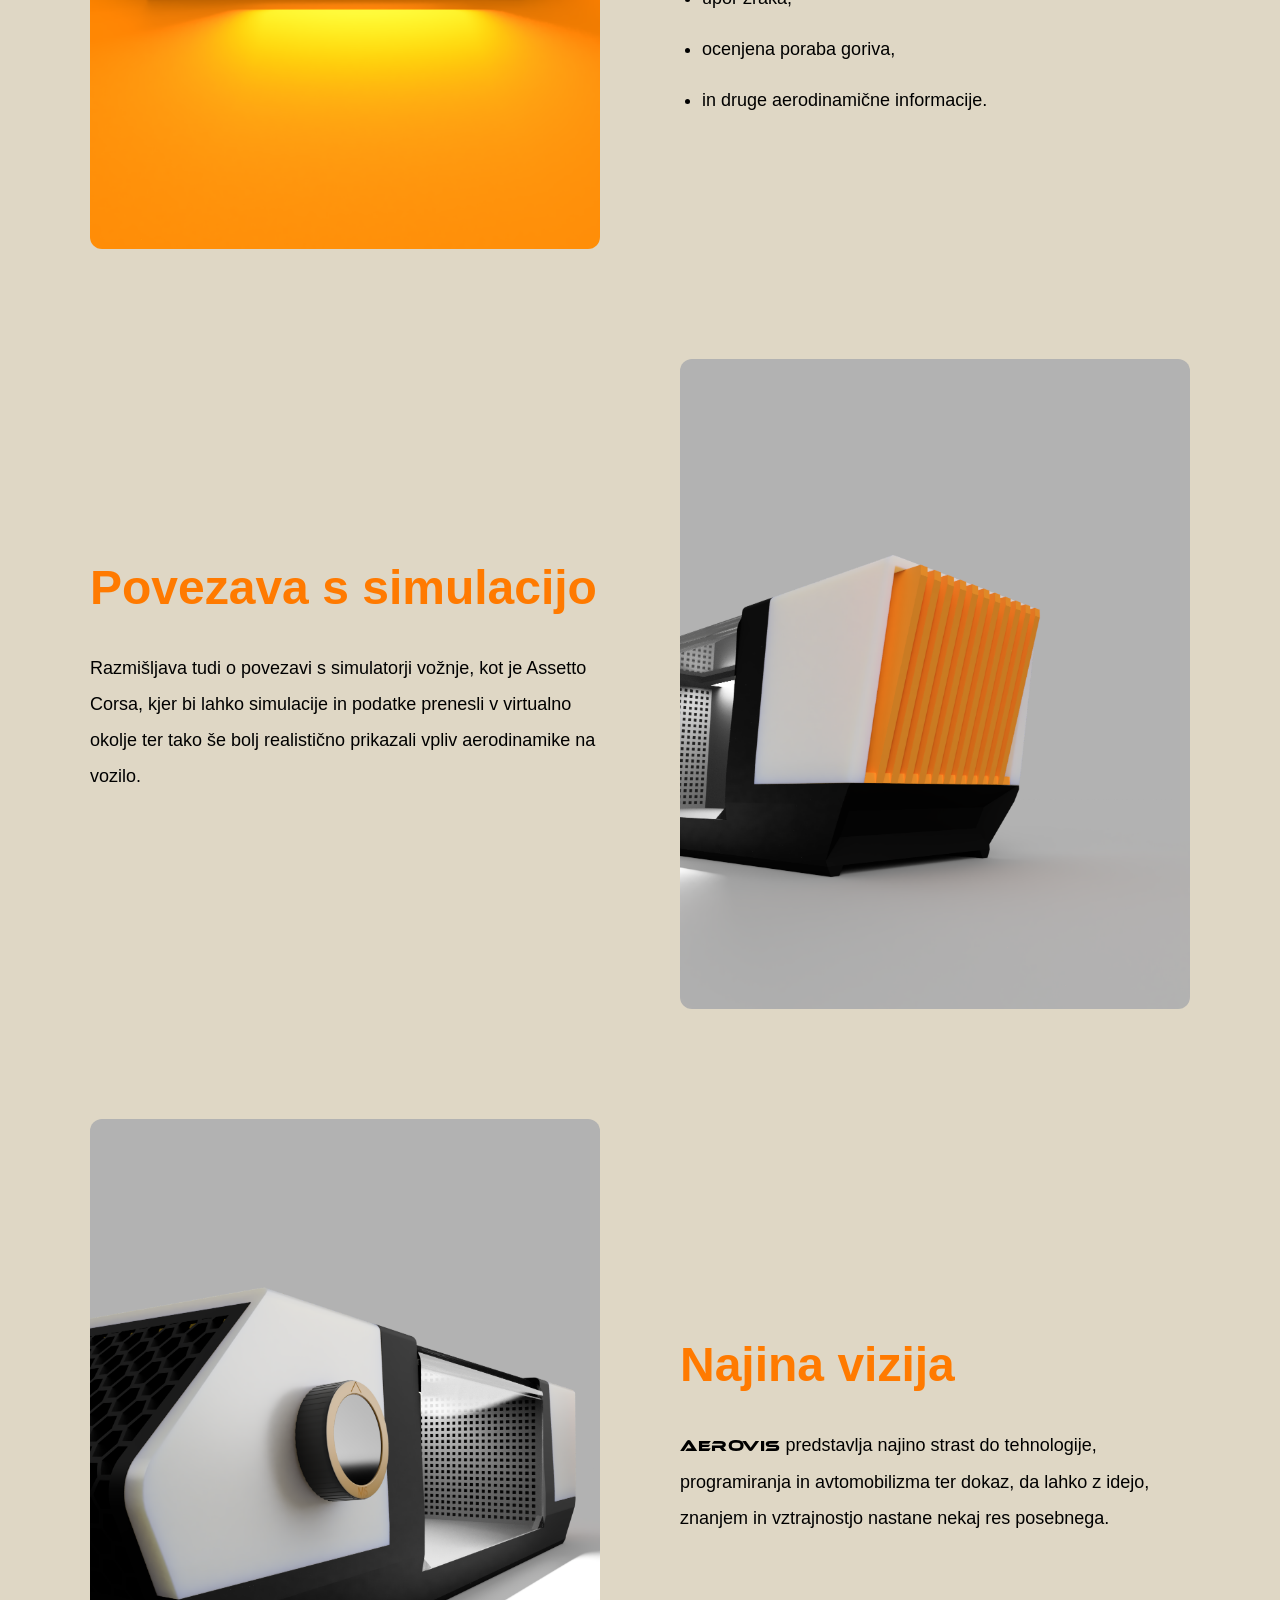
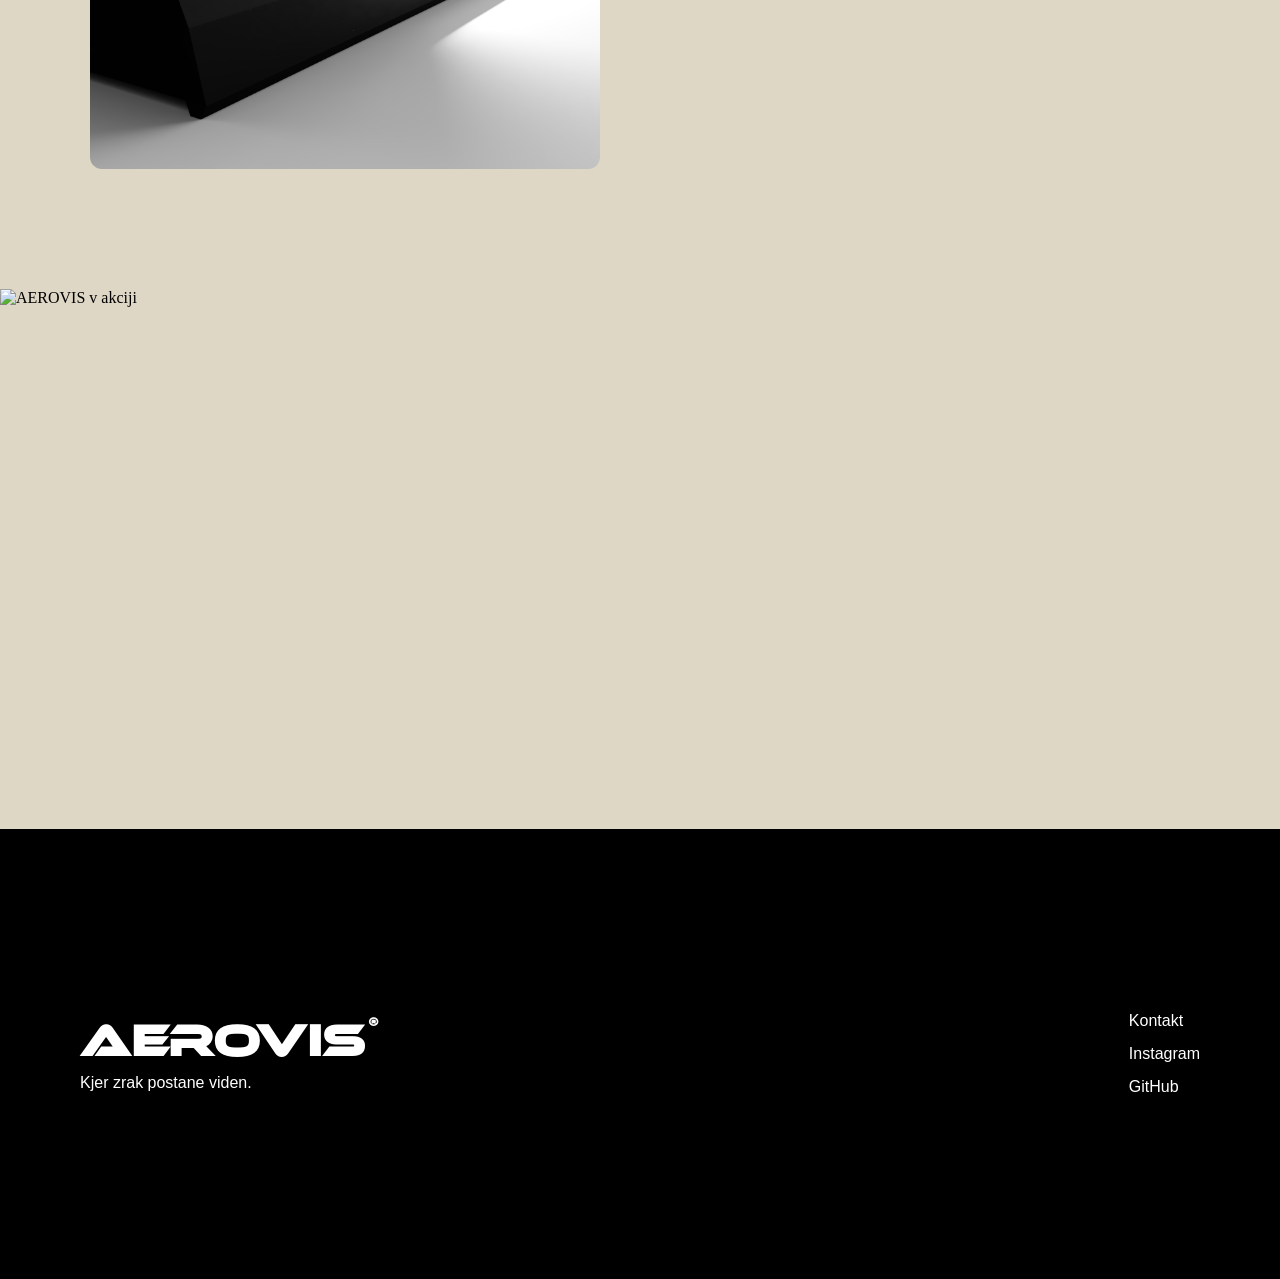
==== commit 39ca7d7d: "Update Slovenian footer text for clarity" ====
--- a/index.html
+++ b/index.html
@@ -212,7 +212,7 @@
 <footer>
   <div class="footer-left">
     <h1><span class="brand">AEROVIS</span><span class="reg">®</span></h1>
-    <p class="lang sl">Tam, kjer zrak postane viden.</p>
+    <p class="lang sl">Kjer zrak postane viden.</p>
     <p class="lang en">Where air becomes visible.</p>
   </div>
   <div class="links">
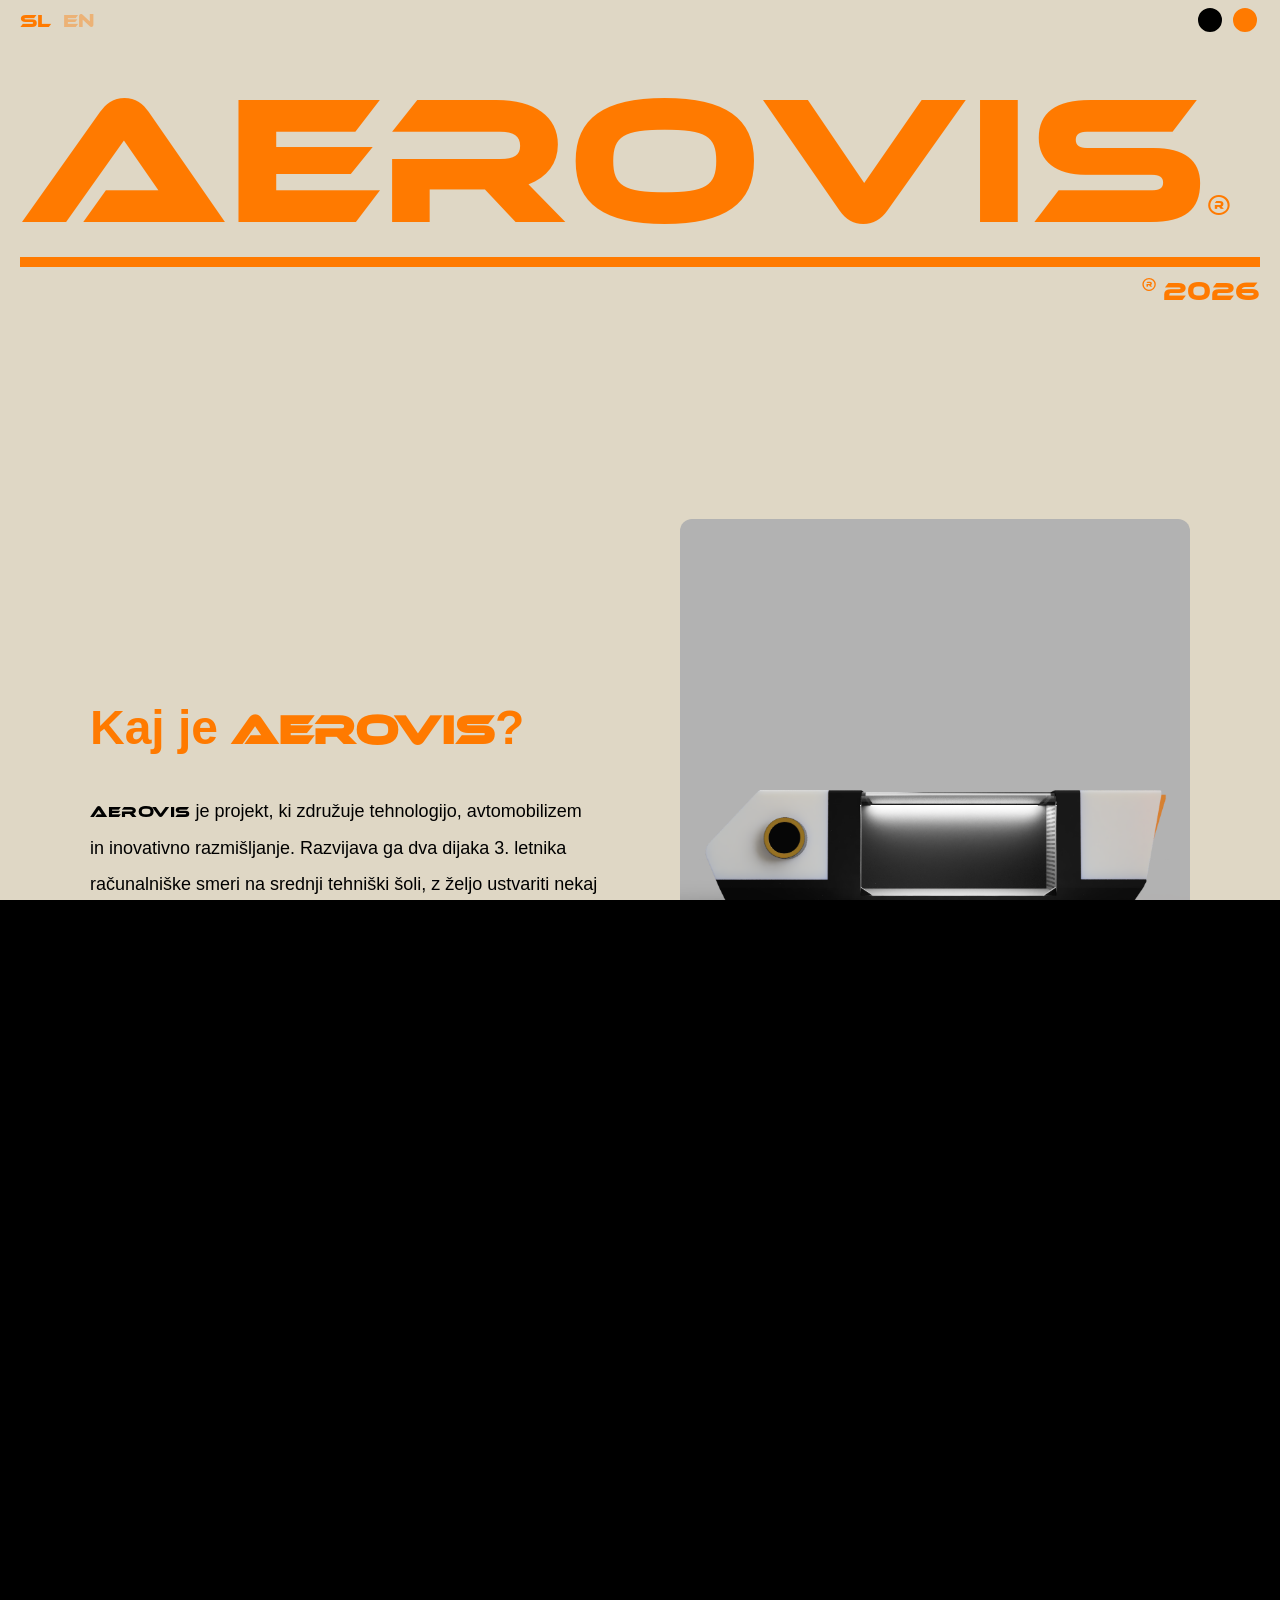
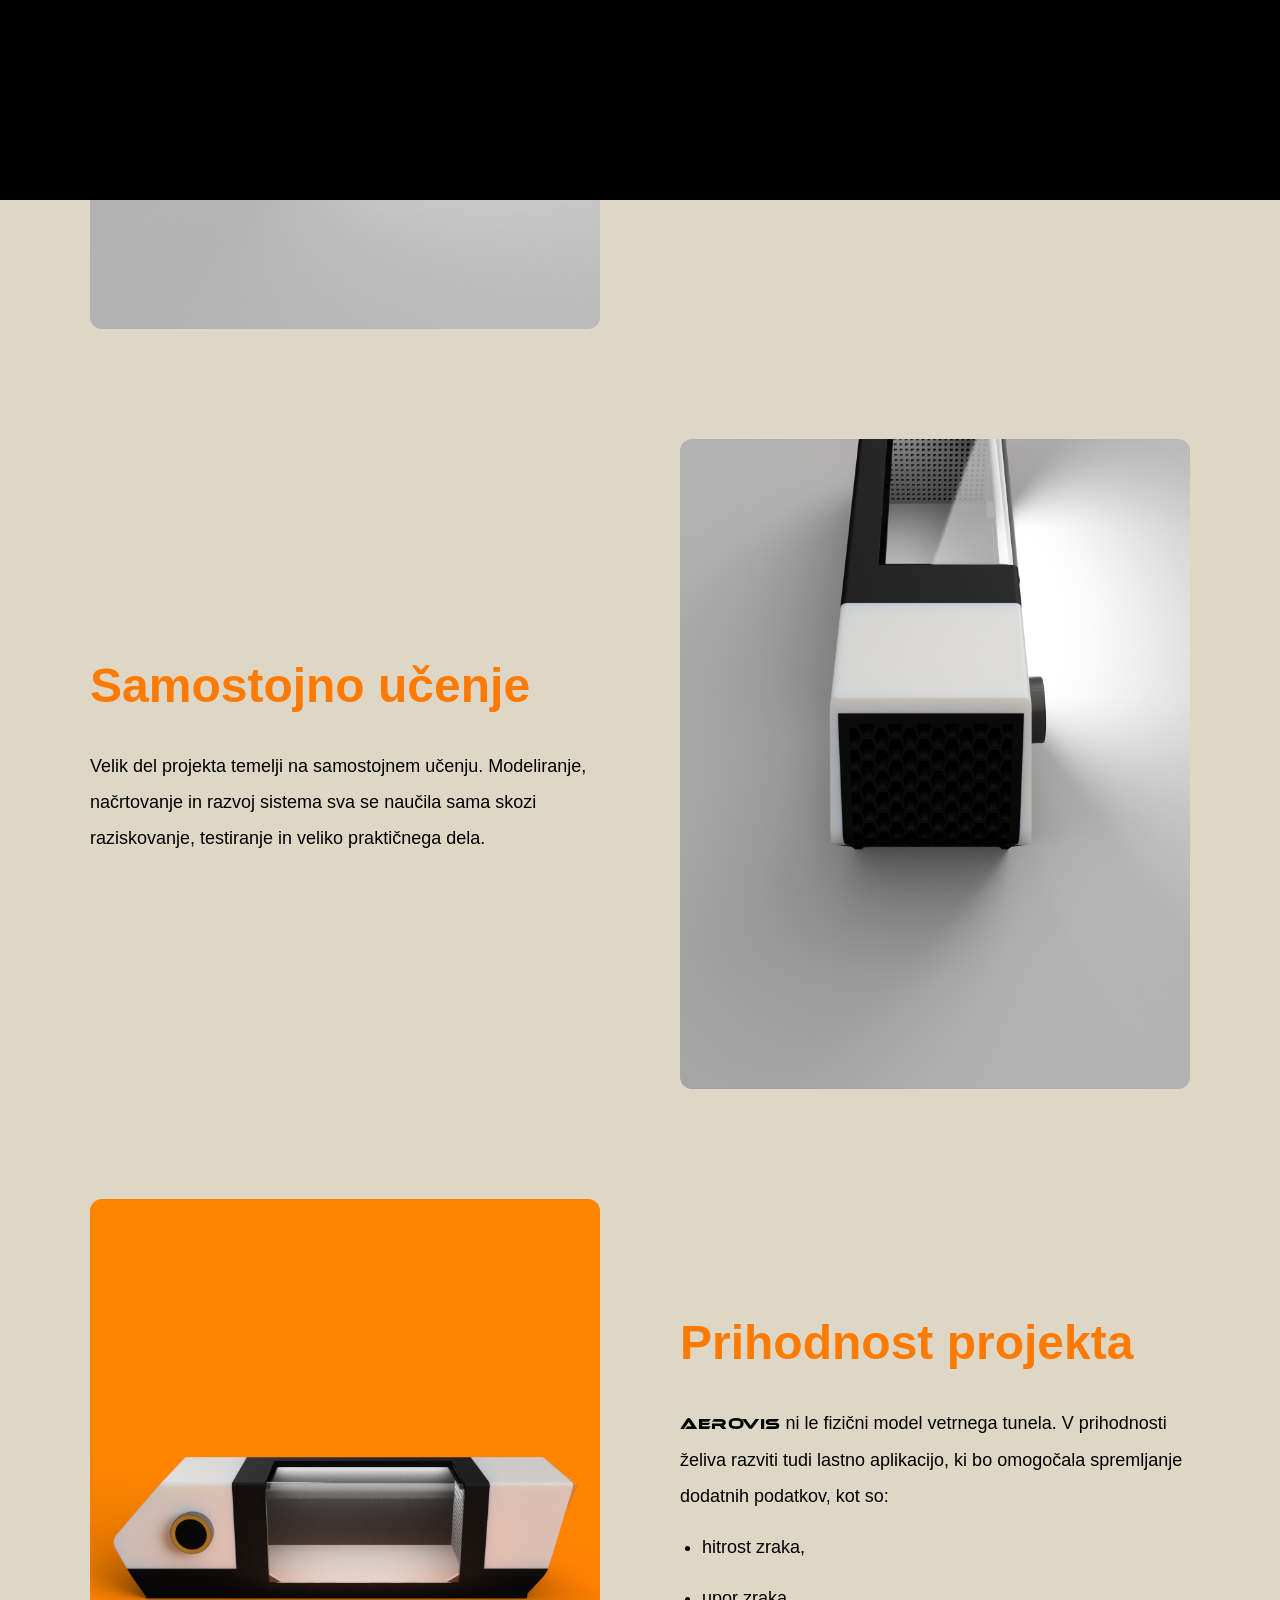
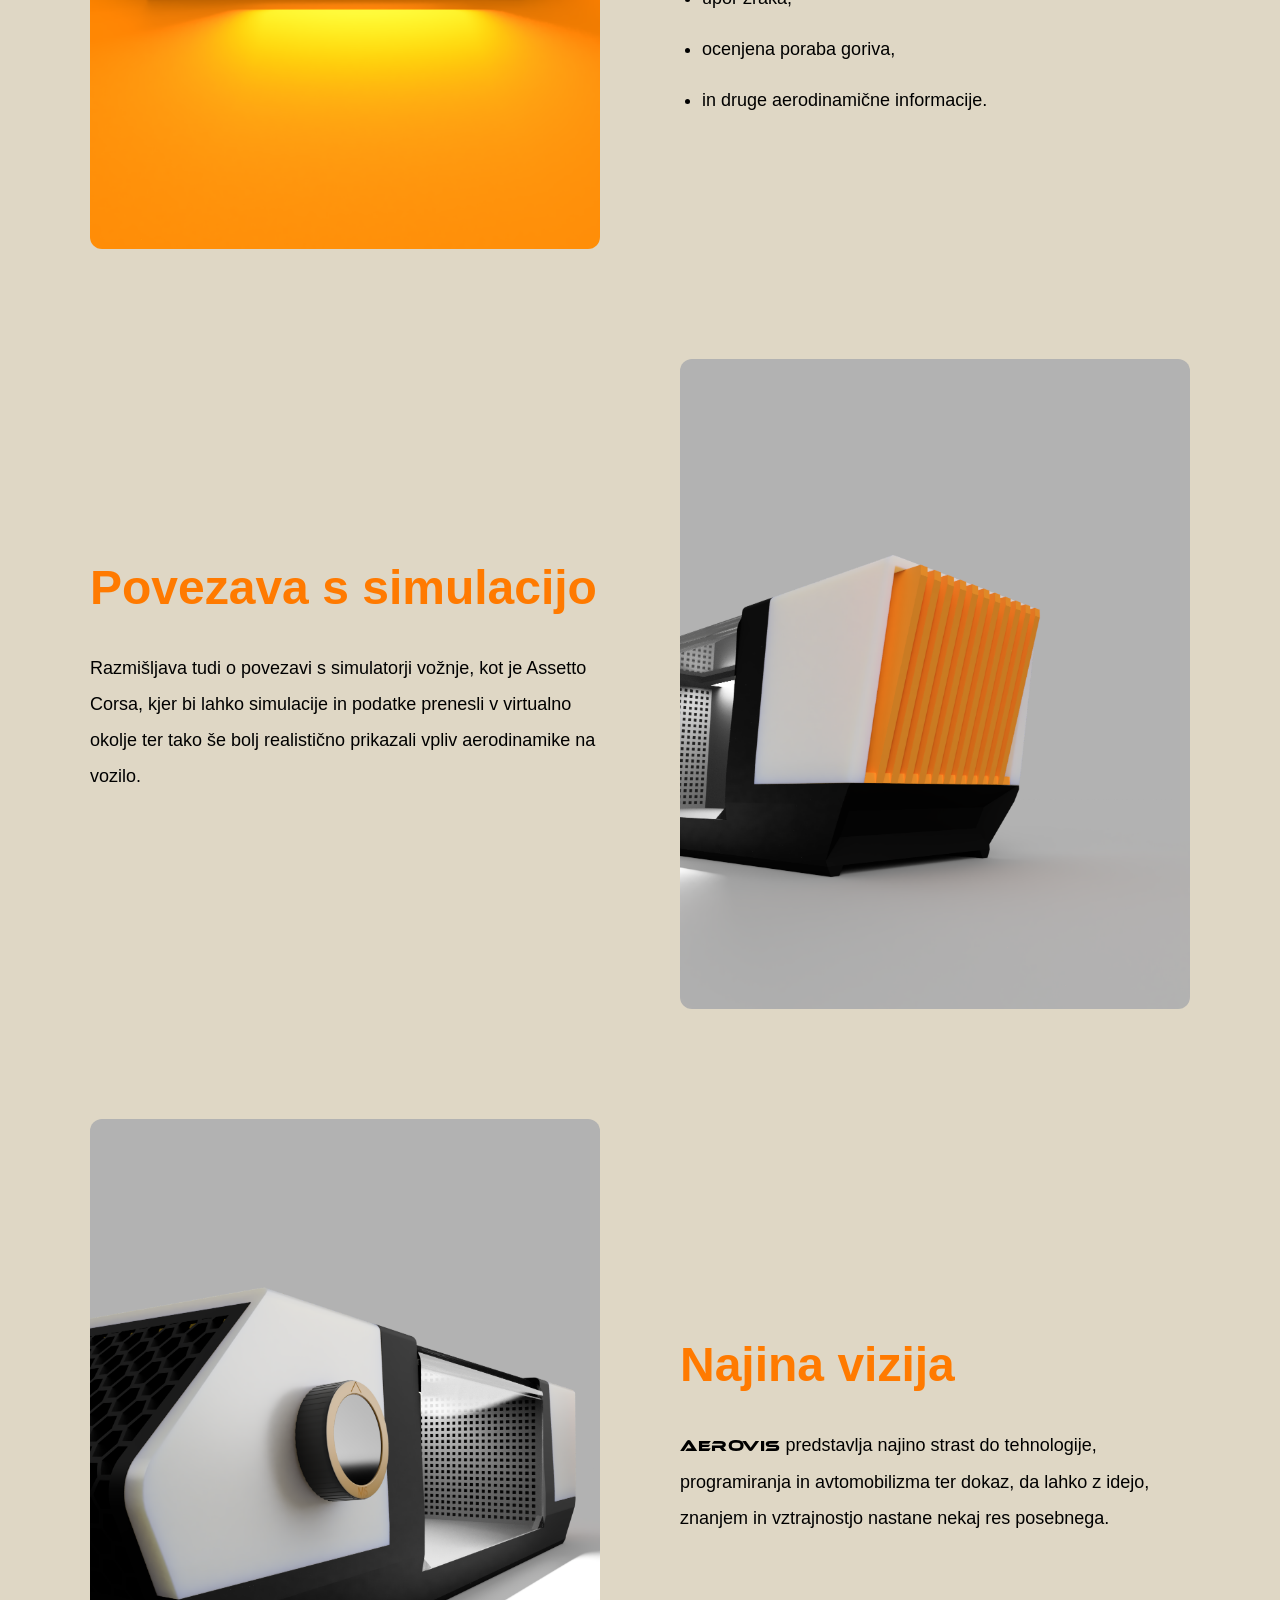
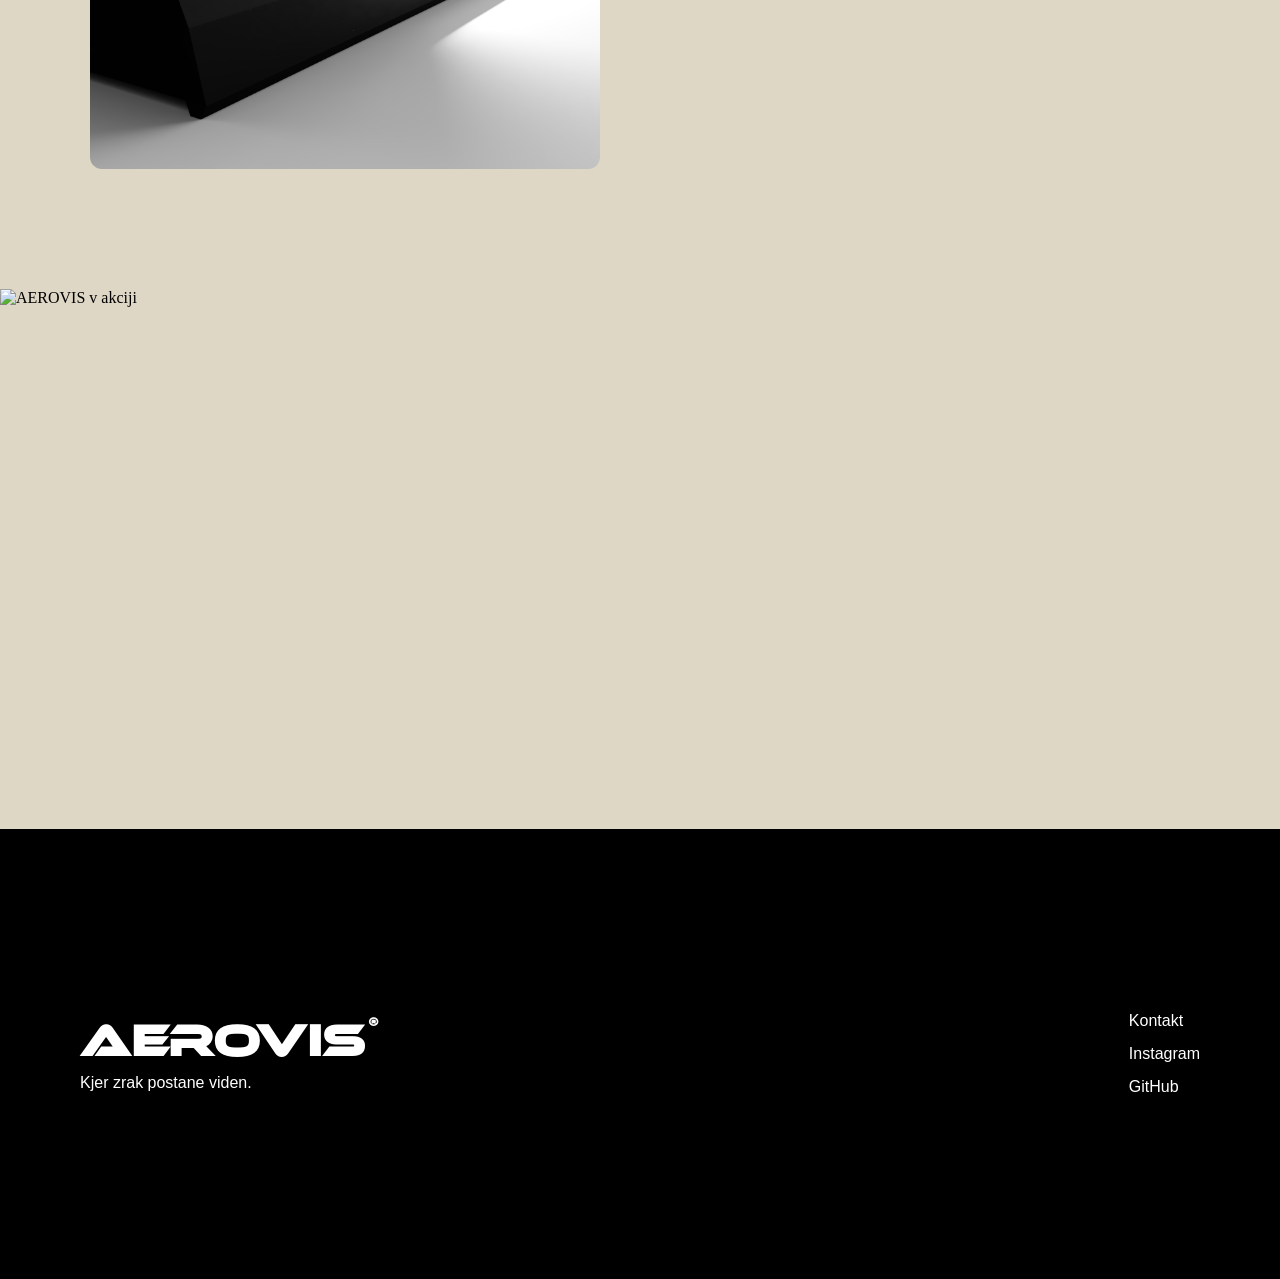
==== commit ffafc2f5: "Update year from 2025 to 2026 in index.html" ====
--- a/index.html
+++ b/index.html
@@ -70,7 +70,7 @@
 
 <div class="hero-sub">
   <span class="sub-r">®</span>
-  <span class="sub-year">2025</span>
+  <span class="sub-year">2026</span>
 </div>
 
 <div class="main-content"></div>
